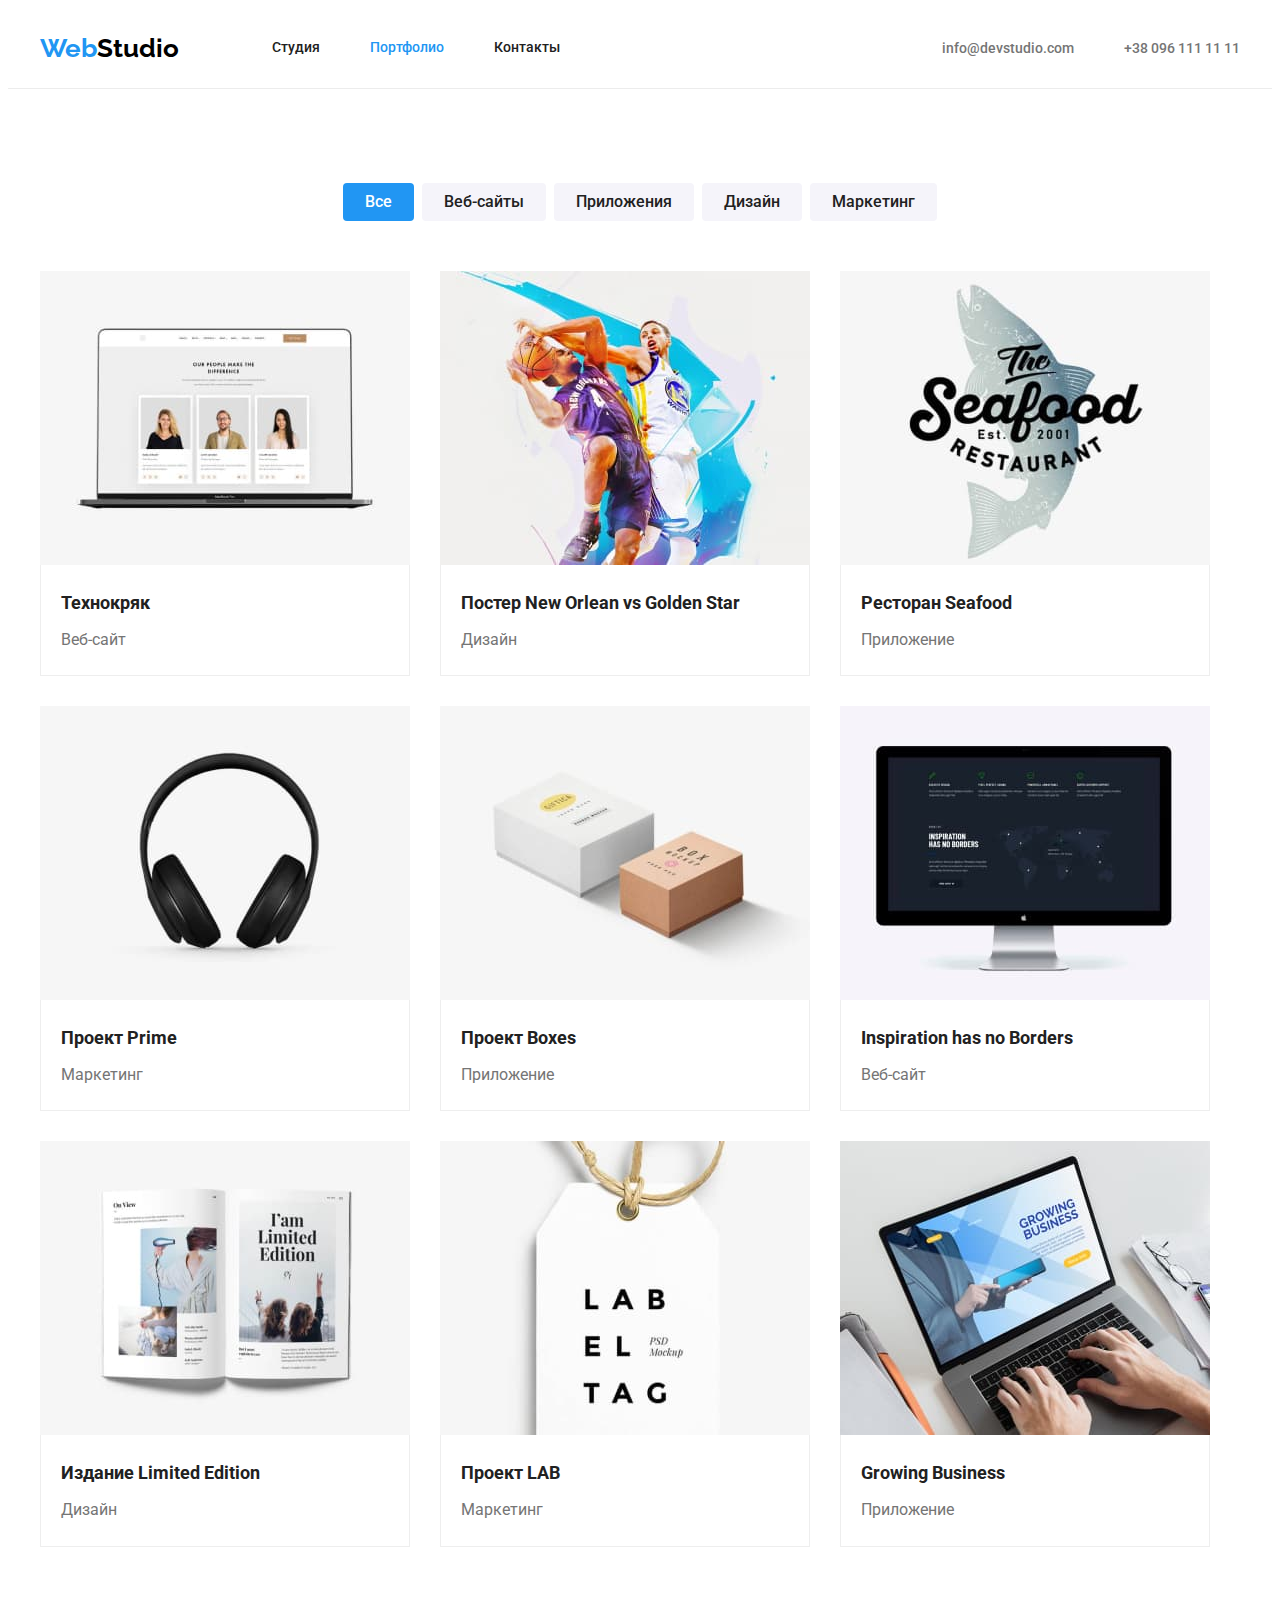
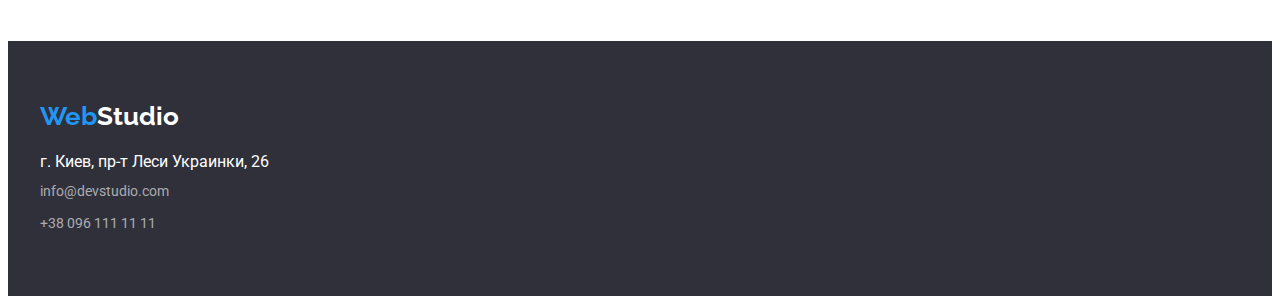
==== portfolio.html @ 74423f04 "Initial commit" ====
<!DOCTYPE html>
<html lang="en">
  <head>
    <meta charset="UTF-8" />
    <meta http-equiv="X-UA-Compatible" content="IE=edge" />
    <meta name="viewport" content="width=device-width, initial-scale=1.0" />
    <link rel="stylesheet" href="./css/styles.css" />
    <!--fonts start-->
    <link rel="preconnect" href="https://fonts.googleapis.com" />
    <link rel="preconnect" href="https://fonts.gstatic.com" crossorigin />
    <link
      href="https://fonts.googleapis.com/css2?family=Raleway:wght@700&family=Roboto:wght@400;500;700;900&display=swap"
      rel="stylesheet"
    />
    <!--fonts end -->
    <!-- normolize start -->
    <link
      rel="stylesheet"
      href="https://cdnjs.cloudflare.com/ajax/libs/modern-normalize/1.1.0/modern-normalize.min.css"
      integrity="sha512-wpPYUAdjBVSE4KJnH1VR1HeZfpl1ub8YT/NKx4PuQ5NmX2tKuGu6U/JRp5y+Y8XG2tV+wKQpNHVUX03MfMFn9Q=="
      crossorigin="anonymous"
      referrerpolicy="no-referrer"
    />
    <!-- normolize end -->
    <title>Portfolio</title>
  </head>

  <body>
    <!--header-->
    <header class="header border">
      <div class="container">
        <a class="header link logo" href="/"><span class="web">Web</span>Studio</a>
        <!--navigation-->
        <nav>
          <ul class="list page-nav">
            <li><a class="link page-link" href="./index.html">Студия</a></li>
            <li><a class="link page-link active-current" href="/portfolio.html">Портфолио</a></li>
            <li><a class="link page-link" href="./index.html">Контакты</a></li>
          </ul>
        </nav>
        <ul class="list contacts-nav">
          <li class="">
            <a class="link header-link" href="mailto:info@devstudio.com">info@devstudio.com</a>
          </li>
          <li><a class="link header-link" href="tel:+380961111111">+38 096 111 11 11</a></li>
        </ul>
      </div>
    </header>
    <!-- main -->
    <main>
      <!-- Portfolio -->
      <section class="section">
        <div class="container">
          <!-- button -->
          <ul class="filter list">
            <li class="">
              <button class="button current" type="button">Все</button>
            </li>
            <li>
              <button class="button" type="button">Веб-сайты</button>
            </li>
            <li>
              <button class="button" type="button">Приложения</button>
            </li>
            <li>
              <button class="button" type="button">Дизайн</button>
            </li>
            <li>
              <button class="button" type="button">Маркетинг</button>
            </li>
          </ul>
          <ul class="project list">
            <li class="project-card item">
              <a href class="link">
                <img src="./images/portfolio/box1.jpg" alt="texnokriak" width="370" />
                <div class="card-description">
                  <h3 class="title-project">Технокряк</h3>
                  <p class="text-filter">Веб-сайт</p>
                </div>
              </a>
            </li>
            <li class="project-card item">
              <a href class="link">
                <img src="./images/portfolio/box2.jpg" alt="poster" width="370" />
                <div class="card-description">
                  <h3 class="title-project">Постер New Orlean vs Golden Star</h3>
                  <p class="text-filter">Дизайн</p>
                </div>
              </a>
            </li>
            <li class="project-card item">
              <a href class="link">
                <img src="./images/portfolio/box3.jpg" alt="restaurant" width="370" />
                <div class="card-description">
                  <h3 class="title-project">Ресторан Seafood</h3>
                  <p class="text-filter">Приложение</p>
                </div>
              </a>
            </li>
            <li class="project-card item">
              <a href class="link">
                <img src="./images/portfolio/box4.jpg" alt="Prime" width="370" />
                <div class="card-description">
                  <h3 class="title-project">Проект Prime</h3>
                  <p class="text-filter">Маркетинг</p>
                </div>
              </a>
            </li>
            <li class="project-card item">
              <a href class="link">
                <img src="./images/portfolio/box5.jpg" alt="Boxes" width="370" />
                <div class="card-description">
                  <h3 class="title-project">Проект Boxes</h3>
                  <p class="text-filter">Приложение</p>
                </div>
              </a>
            </li>
            <li class="project-card item">
              <a href class="link">
                <img src="./images/portfolio/box6.jpg" alt="Inspiration" width="370" />
                <div class="card-description">
                  <h3 class="title-project">Inspiration has no Borders</h3>
                  <p class="text-filter">Веб-сайт</p>
                </div>
              </a>
            </li>
            <li class="project-card item">
              <a href class="link">
                <img src="./images/portfolio/box7.jpg" alt="Limited Edition" width="370" />
                <div class="card-description">
                  <h3 class="title-project">Издание Limited Edition</h3>
                  <p class="text-filter">Дизайн</p>
                </div>
              </a>
            </li>
            <li class="project-card item">
              <a href class="link">
                <img src="./images/portfolio/box8.jpg" alt="LAB" width="370" />
                <div class="card-description">
                  <h3 class="title-project">Проект LAB</h3>
                  <p class="text-filter">Маркетинг</p>
                </div>
              </a>
            </li>
            <li class="project-card item">
              <a href class="link">
                <img src="./images/portfolio/box9.jpg" alt="Limited Edition" width="370" />
                <div class="card-description">
                  <h3 class="title-project">Growing Business</h3>
                  <p class="text-filter">Приложение</p>
                </div>
              </a>
            </li>
          </ul>
        </div>
      </section>
    </main>
    <!-- footer portfolio -->
    <footer class="footer">
      <div class="container">
        <a class="link logo-footer" href="./index.html"><span class="web">Web</span>Studio</a>
        <address class="address">
          г. Киев, пр-т Леси Украинки, 26
          <ul class="list-footer">
            <li class="link-mailto">
              <a class="link footer-link" href="mailto:info@devstudio.com">info@devstudio.com</a>
            </li>
            <li class="link-tel">
              <a class="link footer-link" href="tel:+380961111111">+38 096 111 11 11</a>
            </li>
          </ul>
        </address>
      </div>
    </footer>
  </body>
</html>
---- css/styles.css ----
:root {
  /* fonts */
  --main-font--: 'Roboto', sans-serif;
  --secondary-font: 'Raleway', sans-serif;
  /* text colors */
  --main-txt-cl--: #212121;
  --color-accent: #2196f3;
  --color-white: #ffffff;
  --color-grey: #757575;

  /* bg colors */
  --dark-bg-cl--: #2f303a;
  /* other */
  --indent: 30px;
}
body {
  background-color: rgba(255, 255, 255, 1);
  font-family: var(--main-font--);
  font-style: normal;
  color: var(--main-txt-cl--);
}
/* частичный сброс стилей по селекторам тегов */
h1,
h2,
h3,
h4,
h5,
h6,
p {
  margin: 0;
}
a {
  text-decoration: none;
  color: currentColor;
}
ul {
  list-style: none;
  margin: 0;
  padding: 0;
}
/*reset styles*/
.list {
  list-style: none;
}
.link {
  text-decoration: none;
}

/* header */
.header.border {
  border-bottom: 1px solid #ececec;
}
.header .container {
  display: flex;
  align-items: center;
}
.container {
  width: 1200px;
  padding-right: 15px;
  padding-left: 15px;
  margin: auto;
}
.header .logo {
  margin-right: 93px;
}
.logo {
  color: black;
  font-family: raleway;
  font-weight: 700;
  font-size: 26px;
  line-height: 1.19;
}

.web {
  color: #2196f3;
}
.page-nav,
.contacts-nav {
  display: flex;
  margin-left: auto;
  gap: 50px;
}
.page-nav .link,
.contact-nav .link {
  display: block;
  padding: 32px 0;
}
.page-link {
  color: var(--main-font--);
  font-weight: 500;
  font-size: 14px;
  line-height: 1.14;
}
.page-link:hover {
  color: var(--color-accent);
}
.active-current {
  color: var(--color-accent);
}
.header-link {
  color: var(--color-grey);
  font-weight: 500;
  font-size: 14px;
  line-height: 1.14;
}
.header-link:hover {
  color: var(--color-accent);
}
/* MAIN */
/* hero section */
.hero.section {
  background-color: var(--dark-bg-cl--);
  padding: 200px 0;
}

.hero-title {
  text-transform: uppercase;
  font-weight: 900;
  font-size: 44px;
  line-height: 1.36;
  color: #ffffff;
  width: 696px;
  margin: 0 auto;
  margin-bottom: 30px;
  text-align: center;
}

.btn {
  padding: 10px 32px;
  border-radius: 4px;
  border: none;
  display: block;
  margin: 0 auto;
  background-color: #2196f3;
  font-family: var(--main-font--);
  font-weight: 700;
  font-size: 16px;
  line-height: 1.9;
  color: #ffffff;
  border: transparent;
}
.btn:hover {
  background-color: #188ce8;
}
.btn:focus {
  background-color: #188ce8;
}

/* skills */
.skills.section {
  padding-top: 94px;
  padding-bottom: 94px;
}
.skills.list {
  display: flex;
  flex-wrap: wrap;
  gap: 30px;
}
.skills.item {
  width: 270px;
}
.skills-title {
  margin-bottom: 10px;
  text-transform: uppercase;
  font-weight: 700;
  font-size: 14px;
  line-height: 1.14;
}
.skills-text {
  font-size: 14px;
  line-height: 1.71;
  color: var(--color-grey);
  letter-spacing: 0.03em;
}
/* what we are doing */
.doing-section {
  padding-bottom: 94px;
}
.section-doing-title {
  font-weight: 700;
  font-size: 36px;
  line-height: 1.17;
  color: #212121;
  margin-bottom: 50px;
  text-align: center;
}
.doing.list {
  display: flex;
  flex-wrap: wrap;
  gap: 30px;
}
img {
  display: block;
}
.doing-card.item {
  --items: 3;
}
.doing.item {
  flex-basis: calc((100% - 30 * (var(--items) -1)) / var(--items));
}

/* team */
.team-section {
  background-color: #f5f4fa;
  padding-top: 94px;
  padding-bottom: 94px;
}
.team-title {
  font-weight: 700;
  font-size: 36px;
  line-height: 1.17;
  color: #212121;
  margin-bottom: 50px;
  text-align: center;
}
.team.list {
  display: flex;
  flex-wrap: wrap;
  gap: 30px;
}

.team-card-description {
  padding: 30px 10px;
  text-align: center;
}
.team-list {
  font-weight: 500;
  font-size: 16px;
  line-height: 1.19;
  margin-bottom: 10px;
}
.team-position {
  font-size: 16px;
  line-height: 1.19;
}

/* page portfolio */
.section {
  padding-top: 94px;
  padding-bottom: 94px;
}
.filter.list {
  display: flex;
  justify-content: center;
  gap: 8px;
  margin-bottom: 50px;
}
.button {
  color: #212121;
  font-family: inherit;
  font-weight: 500;
  font-size: 16px;
  line-height: 1.6;
  cursor: pointer;
  background-color: #f5f4fa;
  padding: 6px 22px;
  border: none;
  border-radius: 4px;
}

.button.current {
  color: var(--color-white);
  background-color: var(--color-accent);
}

.button:active,
.button:focus,
.button:hover {
  color: var(--color-white);
  background-color: var(--color-accent);
}

/*  project */
.project.list {
  display: flex;
  flex-wrap: wrap;
  gap: 30px;
}

.project-card.item {
  --items: 3;
}
.item {
  flex-basis: calc((100% - var(--indent) * (var(--items) -1)) / var(--items));
}

.card-description {
  padding: 20px 20px;
  border: 1px solid #eeeeee;
  border-top: none;
}
.title-project {
  font-weight: 700;
  font-size: 18px;
  line-height: 2;
  color: rgba(33, 33, 33, 1);
  margin-bottom: 4px;
}
.text-filter {
  font-weight: 400;
  font-size: 16px;
  line-height: 1.9;
  color: rgba(117, 117, 117, 1);
}

/* footer */
.footer {
  background-color: var(--dark-bg-cl--);
  padding-top: 60px;
  padding-bottom: 60px;
}
.logo-footer {
  color: rgba(255, 255, 255, 1);
  font-family: var(--secondary-font);
  font-style: normal;
  font-weight: 700;
  font-size: 26px;
  line-height: 1.19;
  display: block;

  margin-bottom: 20px;
}
.address {
  color: rgba(255, 255, 255, 1);
  font-style: normal;
}
.list-footer {
  margin-top: 9px;
}

.footer-link {
  color: rgba(255, 255, 255, 0.6);
  font-family: var(--main-font--);
  font-style: normal;
  font-weight: 400;
  font-size: 14px;
  line-height: 1.7;
}
.footer-link:hover,
.footer-link:focus {
  color: var(--color-white);
}
.link-mailto {
  display: block;
}
.link-tel {
  margin-top: 9px;
}
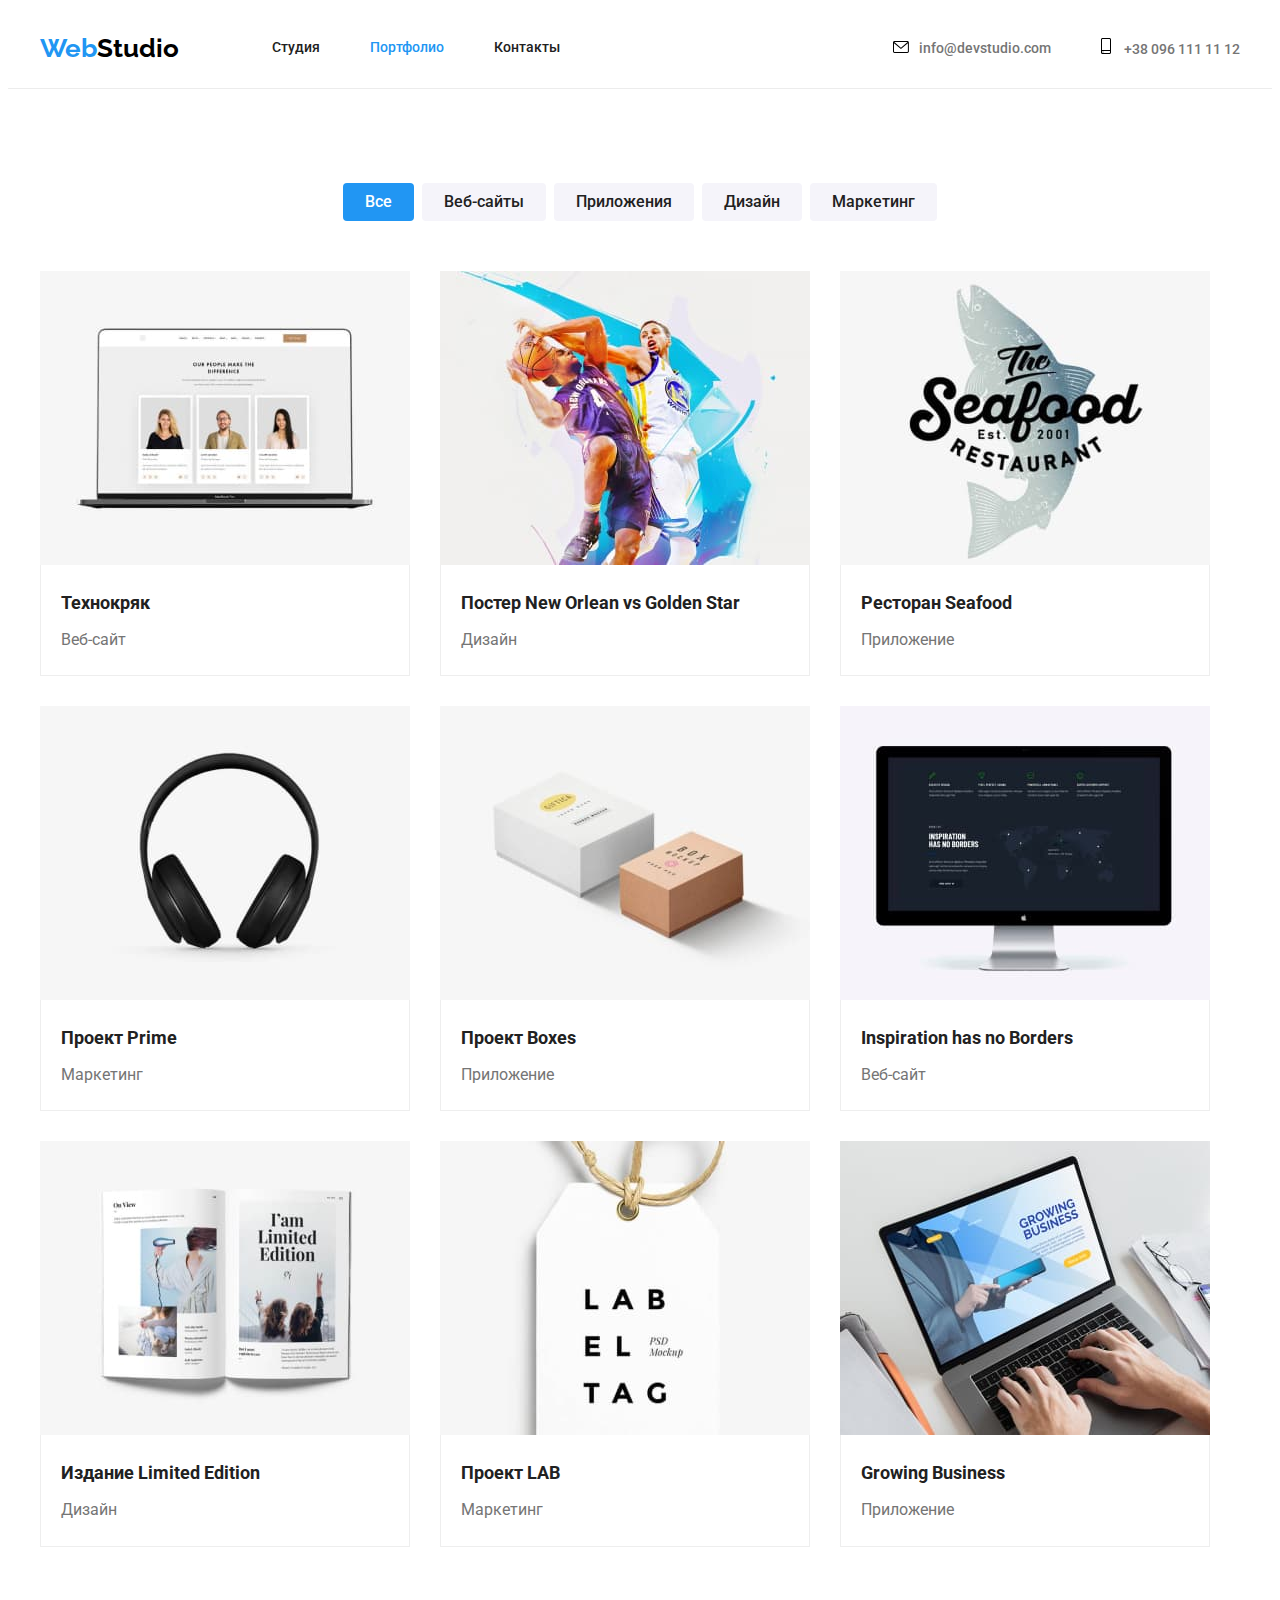
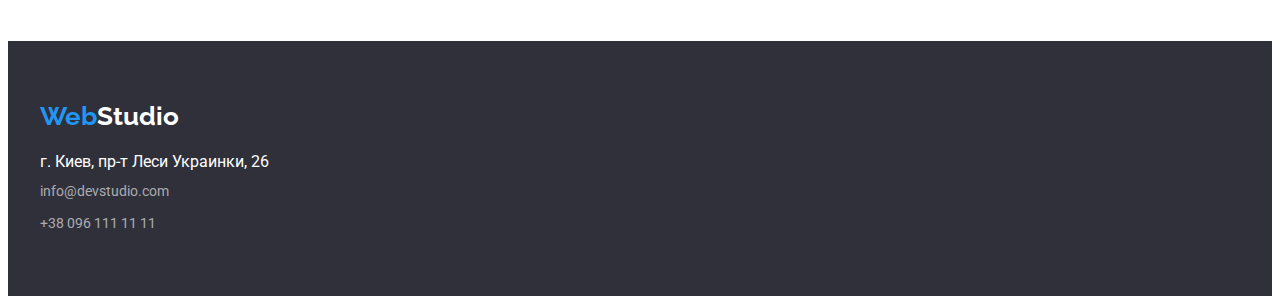
==== commit e17162cc: "without footer" ====
--- a/portfolio.html
+++ b/portfolio.html
@@ -39,10 +39,16 @@
           </ul>
         </nav>
         <ul class="list contacts-nav">
-          <li class="">
-            <a class="link header-link" href="mailto:info@devstudio.com">info@devstudio.com</a>
+         <li class="contacts-items">
+            <a class="link header-link" href="mailto:info@devstudio.com"
+              ><svg class="icon-envelope" width="16" height="12">
+                <use href="./images/icons/icons.svg#icon-envelope"></use></svg
+              >info@devstudio.com</a>
+          </li class="contacts-items">
+          <li><a class="link header-link" href="tel:+380961111111"><svg class="icon-phon" width="10" height="16">
+                <use href="./images/icons/icons.svg#icon-smartphone"></use></svg
+              > +38 096 111 11 12</a>
           </li>
-          <li><a class="link header-link" href="tel:+380961111111">+38 096 111 11 11</a></li>
         </ul>
       </div>
     </header>
@@ -71,7 +77,7 @@
           </ul>
           <ul class="project list">
             <li class="project-card item">
-              <a href class="link">
+              <a href="" class="link-project">
                 <img src="./images/portfolio/box1.jpg" alt="texnokriak" width="370" />
                 <div class="card-description">
                   <h3 class="title-project">Технокряк</h3>
@@ -80,7 +86,7 @@
               </a>
             </li>
             <li class="project-card item">
-              <a href class="link">
+              <a href="" class="link-project">
                 <img src="./images/portfolio/box2.jpg" alt="poster" width="370" />
                 <div class="card-description">
                   <h3 class="title-project">Постер New Orlean vs Golden Star</h3>
@@ -89,7 +95,7 @@
               </a>
             </li>
             <li class="project-card item">
-              <a href class="link">
+              <a href="" class="link-project">
                 <img src="./images/portfolio/box3.jpg" alt="restaurant" width="370" />
                 <div class="card-description">
                   <h3 class="title-project">Ресторан Seafood</h3>
@@ -98,7 +104,7 @@
               </a>
             </li>
             <li class="project-card item">
-              <a href class="link">
+              <a href="" class="link-project">
                 <img src="./images/portfolio/box4.jpg" alt="Prime" width="370" />
                 <div class="card-description">
                   <h3 class="title-project">Проект Prime</h3>
@@ -107,7 +113,7 @@
               </a>
             </li>
             <li class="project-card item">
-              <a href class="link">
+              <a href="" class="link-project">
                 <img src="./images/portfolio/box5.jpg" alt="Boxes" width="370" />
                 <div class="card-description">
                   <h3 class="title-project">Проект Boxes</h3>
@@ -116,7 +122,7 @@
               </a>
             </li>
             <li class="project-card item">
-              <a href class="link">
+              <a href="" class="link-project" ss="link">
                 <img src="./images/portfolio/box6.jpg" alt="Inspiration" width="370" />
                 <div class="card-description">
                   <h3 class="title-project">Inspiration has no Borders</h3>
@@ -125,7 +131,7 @@
               </a>
             </li>
             <li class="project-card item">
-              <a href class="link">
+              <a href="" class="link-project">
                 <img src="./images/portfolio/box7.jpg" alt="Limited Edition" width="370" />
                 <div class="card-description">
                   <h3 class="title-project">Издание Limited Edition</h3>
@@ -134,7 +140,7 @@
               </a>
             </li>
             <li class="project-card item">
-              <a href class="link">
+              <a href="" class="link-project">
                 <img src="./images/portfolio/box8.jpg" alt="LAB" width="370" />
                 <div class="card-description">
                   <h3 class="title-project">Проект LAB</h3>
@@ -143,7 +149,7 @@
               </a>
             </li>
             <li class="project-card item">
-              <a href class="link">
+              <a href="" class="link-project">
                 <img src="./images/portfolio/box9.jpg" alt="Limited Edition" width="370" />
                 <div class="card-description">
                   <h3 class="title-project">Growing Business</h3>
--- a/css/styles.css
+++ b/css/styles.css
@@ -97,6 +97,10 @@
 .active-current {
   color: var(--color-accent);
 }
+.contacts-items:hover,
+.contacts-items:focus {
+  fill: var(--color-accent);
+}
 .header-link {
   color: var(--color-grey);
   font-weight: 500;
@@ -106,11 +110,29 @@
 .header-link:hover {
   color: var(--color-accent);
 }
+.icon-envelope {
+  margin-right: 10px;
+}
+.icon-phon {
+  margin-right: 10px;
+}
+
 /* MAIN */
 /* hero section */
 .hero.section {
   background-color: var(--dark-bg-cl--);
   padding: 200px 0;
+}
+.hero {
+  max-width: 1600px;
+  height: 600px;
+  margin-left: auto;
+  margin-right: auto;
+  background-image: linear-gradient(to right, rgba(47, 48, 58, 0.4), rgba(47, 48, 58, 0.4)),
+    url(../images/hero/img-bg.jpg);
+  background-repeat: no-repeat;
+  background-position: center;
+  background-size: cover;
 }
 
 .hero-title {
@@ -147,6 +169,31 @@
 }
 
 /* skills */
+.skills-icon-bg {
+  background-color: #f5f4fa;
+  text-decoration: none;
+  border-radius: 4px;
+  width: 100%;
+  height: 120px;
+  position: relative;
+  margin-bottom: 30px;
+}
+
+.skills-icon-bg svg {
+  position: absolute;
+  top: 0;
+  bottom: 0;
+  left: 0;
+  right: 0;
+  margin: auto;
+}
+.list-item-icon {
+  display: flex;
+  align-items: center;
+  justify-content: center;
+  width: 70px;
+  height: 70px;
+}
 .skills.section {
   padding-top: 94px;
   padding-bottom: 94px;
@@ -223,6 +270,13 @@
   padding: 30px 10px;
   text-align: center;
 }
+.team-card {
+  display: block;
+  background: #ffffff;
+  box-shadow: 0px 1px 3px rgba(0, 0, 0, 0.12), 0px 1px 1px rgba(0, 0, 0, 0.14),
+    0px 2px 1px rgba(0, 0, 0, 0.2);
+  border-radius: 0px 0px 4px 4px;
+}
 .team-list {
   font-weight: 500;
   font-size: 16px;
@@ -232,8 +286,79 @@
 .team-position {
   font-size: 16px;
   line-height: 1.19;
-}
-
+  margin-bottom: 16px;
+}
+.social {
+  display: flex;
+  align-items: center;
+  justify-content: center;
+  gap: 10px;
+}
+.social-svg {
+  display: flex;
+  align-items: center;
+  justify-content: center;
+  width: 20px;
+  height: 20px;
+}
+.social-link {
+  display: flex;
+  align-items: center;
+  justify-content: center;
+  width: 44px;
+  height: 44px;
+  border-radius: 50%;
+  fill: #afb1b8;
+  background-color: #ffffff;
+}
+.social-link:hover,
+.social-link:focus {
+  fill: #ffffff;
+  background-color: var(--color-accent);
+}
+/*  clients */
+.client-section {
+  padding-top: 94px;
+  padding-bottom: 94px;
+}
+.client-title {
+  font-weight: 700;
+  font-size: 36px;
+  line-height: 1.17;
+  letter-spacing: 0.03em;
+  color: #212121;
+  margin-bottom: 50px;
+  text-align: center;
+}
+.client.list {
+  display: flex;
+  align-items: center;
+  justify-content: center;
+  gap: 30px;
+}
+
+.client-link {
+  display: flex;
+  align-items: center;
+  justify-content: center;
+  width: 170px;
+  height: 92px;
+  border: 1px solid #afb1b8;
+  border-radius: 4px;
+  fill: #afb1b8;
+}
+.client-link:hover,
+.client-link:focus {
+  fill: var(--color-accent);
+  border: 1px solid var(--color-accent);
+}
+.client-svg {
+  width: 106px;
+  height: 60px;
+  display: flex;
+  align-items: center;
+  justify-content: center;
+}
 /* page portfolio */
 .section {
   padding-top: 94px;
@@ -268,6 +393,8 @@
 .button:hover {
   color: var(--color-white);
   background-color: var(--color-accent);
+  box-shadow: 0px 3px 1px rgba(0, 0, 0, 0.1), 0px 1px 2px rgba(0, 0, 0, 0.08),
+    0px 2px 2px rgba(0, 0, 0, 0.12);
 }
 
 /*  project */
@@ -302,7 +429,14 @@
   line-height: 1.9;
   color: rgba(117, 117, 117, 1);
 }
-
+.link-project {
+  display: block;
+}
+.link-project:hover,
+.link-project:focus {
+  box-shadow: 0px 1px 1px rgba(0, 0, 0, 0.12), 0px 4px 4px rgba(0, 0, 0, 0.06),
+    1px 4px 6px rgba(0, 0, 0, 0.16);
+}
 /* footer */
 .footer {
   background-color: var(--dark-bg-cl--);
@@ -346,3 +480,36 @@
 .link-tel {
   margin-top: 9px;
 }
+/* join footer */
+.footer-join {
+  display: flex;
+  flex-direction: column;
+  align-items: center;
+}
+.join-titel {
+  font-family: var(--main-font--);
+  font-style: normal;
+  font-weight: 700;
+  font-size: 14px;
+  line-height: 1.14;
+  letter-spacing: 0.03em;
+  text-transform: uppercase;
+  padding-bottom: 20px;
+  color: #ffffff;
+}
+.join-list {
+  display: flex;
+  align-items: center;
+  justify-content: center;
+  gap: 10px;
+}
+.join-link {
+  display: flex;
+  align-items: center;
+  justify-content: center;
+  width: 44px;
+  height: 44px;
+  border-radius: 50%;
+  fill: #ffffff;
+  background-color: rgba(255, 255, 255, 0.1);
+}
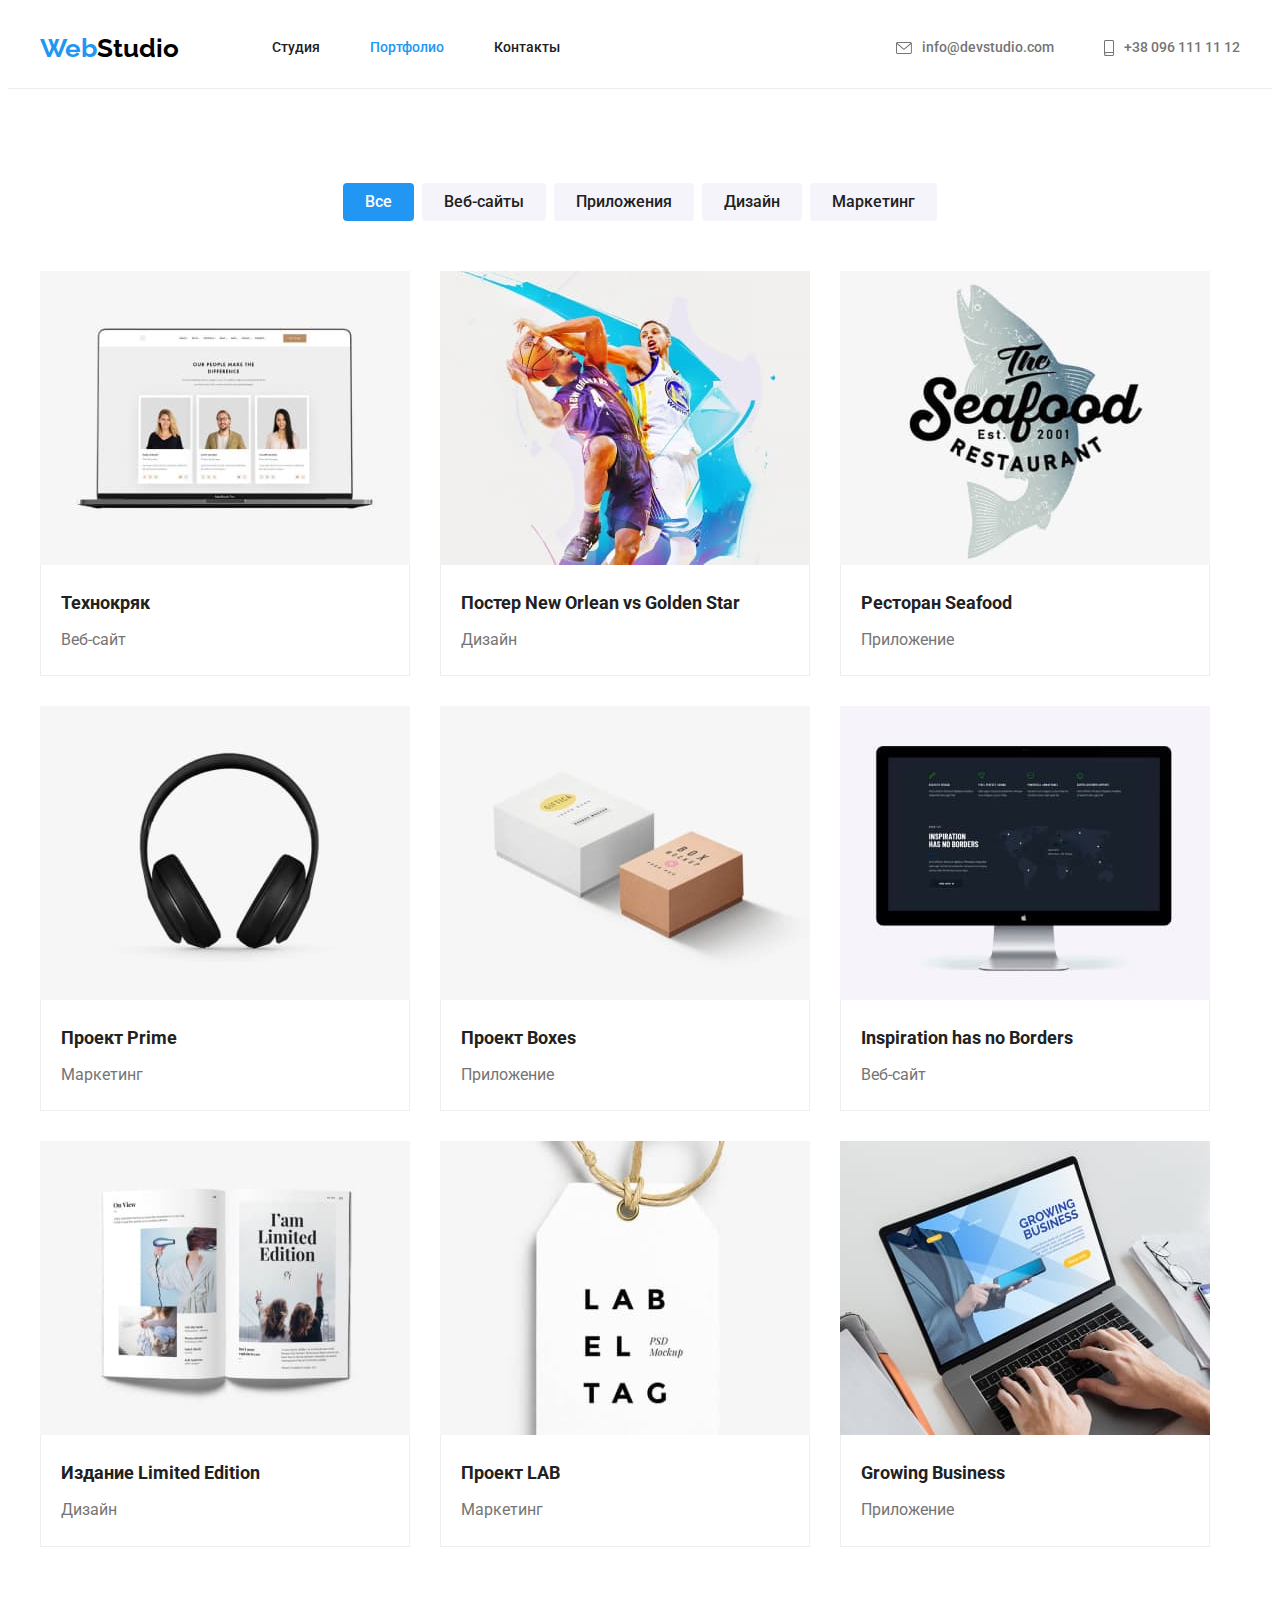
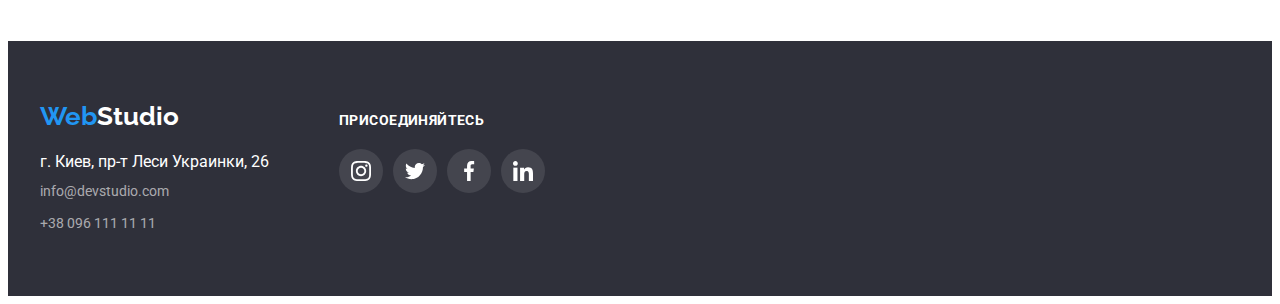
==== commit 6a41e994: "plus footer" ====
--- a/portfolio.html
+++ b/portfolio.html
@@ -4,7 +4,6 @@
     <meta charset="UTF-8" />
     <meta http-equiv="X-UA-Compatible" content="IE=edge" />
     <meta name="viewport" content="width=device-width, initial-scale=1.0" />
-    <link rel="stylesheet" href="./css/styles.css" />
     <!--fonts start-->
     <link rel="preconnect" href="https://fonts.googleapis.com" />
     <link rel="preconnect" href="https://fonts.gstatic.com" crossorigin />
@@ -19,9 +18,9 @@
       href="https://cdnjs.cloudflare.com/ajax/libs/modern-normalize/1.1.0/modern-normalize.min.css"
       integrity="sha512-wpPYUAdjBVSE4KJnH1VR1HeZfpl1ub8YT/NKx4PuQ5NmX2tKuGu6U/JRp5y+Y8XG2tV+wKQpNHVUX03MfMFn9Q=="
       crossorigin="anonymous"
-      referrerpolicy="no-referrer"
-    />
+      referrerpolicy="no-referrer"/>
     <!-- normolize end -->
+    <link rel="stylesheet" href="./css/styles.css" />
     <title>Portfolio</title>
   </head>
 
@@ -48,7 +47,7 @@
           <li><a class="link header-link" href="tel:+380961111111"><svg class="icon-phon" width="10" height="16">
                 <use href="./images/icons/icons.svg#icon-smartphone"></use></svg
               > +38 096 111 11 12</a>
-          </li>
+            </li>
         </ul>
       </div>
     </header>
@@ -164,8 +163,9 @@
     <!-- footer portfolio -->
     <footer class="footer">
       <div class="container">
-        <a class="link logo-footer" href="./index.html"><span class="web">Web</span>Studio</a>
-        <address class="address">
+        <div class="footer-address">
+          <a class="link logo-footer" href="./index.html"><span class="web">Web</span>Studio</a>
+          <address class="address">
           г. Киев, пр-т Леси Украинки, 26
           <ul class="list-footer">
             <li class="link-mailto">
@@ -176,6 +176,32 @@
             </li>
           </ul>
         </address>
+        </div>
+         <!-- join footer-->
+      <div class="footer-join">
+        <h2 class="join-titel">присоединяйтесь</h2>
+        <ul class="join-list">
+                  <li> 
+                    <a class="join-link" href="">
+                  <svg class="social-svg"><use href="./images/icons/icons.svg#icon-instagram" width="20" height="20"></use></svg>
+                </a>
+                  </li>
+                  <li>
+                    <a class="join-link" href="">
+                  <svg class="social-svg"><use href="./images/icons/icons.svg#icon-twitter" width="20" height="20"></use></svg>
+                </a>
+                  </li>
+                  <li>
+                    <a class="join-link" href="">
+                  <svg class="social-svg"><use href="./images/icons/icons.svg#icon-facebook" width="20" height="20"></use></svg>
+                </a>
+                  </li>
+                  <li>
+                    <a class="join-link" href="">
+                  <svg class="social-svg"><use href="./images/icons/icons.svg#icon-linkedin" width="20" height="20"></use></svg>
+                </a>
+                  </li>
+         </div>
       </div>
     </footer>
   </body>
--- a/css/styles.css
+++ b/css/styles.css
@@ -97,6 +97,11 @@
 .active-current {
   color: var(--color-accent);
 }
+.header-link {
+  display: flex;
+  align-items: center;
+  justify-content: center;
+}
 .contacts-items:hover,
 .contacts-items:focus {
   fill: var(--color-accent);
@@ -112,9 +117,11 @@
 }
 .icon-envelope {
   margin-right: 10px;
+  fill: currentColor;
 }
 .icon-phon {
   margin-right: 10px;
+  fill: currentColor;
 }
 
 /* MAIN */
@@ -154,12 +161,12 @@
   display: block;
   margin: 0 auto;
   background-color: #2196f3;
+  box-shadow: 0px 4px 4px rgba(0, 0, 0, 0.15);
   font-family: var(--main-font--);
   font-weight: 700;
   font-size: 16px;
   line-height: 1.9;
   color: #ffffff;
-  border: transparent;
 }
 .btn:hover {
   background-color: #188ce8;
@@ -287,6 +294,8 @@
   font-size: 16px;
   line-height: 1.19;
   margin-bottom: 16px;
+  color: #757575;
+  letter-spacing: 0.03em;
 }
 .social {
   display: flex;
@@ -382,12 +391,10 @@
   border: none;
   border-radius: 4px;
 }
-
 .button.current {
   color: var(--color-white);
   background-color: var(--color-accent);
 }
-
 .button:active,
 .button:focus,
 .button:hover {
@@ -443,15 +450,18 @@
   padding-top: 60px;
   padding-bottom: 60px;
 }
+.footer > .container {
+  display: flex;
+  align-items: baseline;
+}
 .logo-footer {
-  color: rgba(255, 255, 255, 1);
+  color: #ffffff;
   font-family: var(--secondary-font);
   font-style: normal;
   font-weight: 700;
   font-size: 26px;
   line-height: 1.19;
   display: block;
-
   margin-bottom: 20px;
 }
 .address {
@@ -482,9 +492,7 @@
 }
 /* join footer */
 .footer-join {
-  display: flex;
-  flex-direction: column;
-  align-items: center;
+  margin-left: 70px;
 }
 .join-titel {
   font-family: var(--main-font--);
